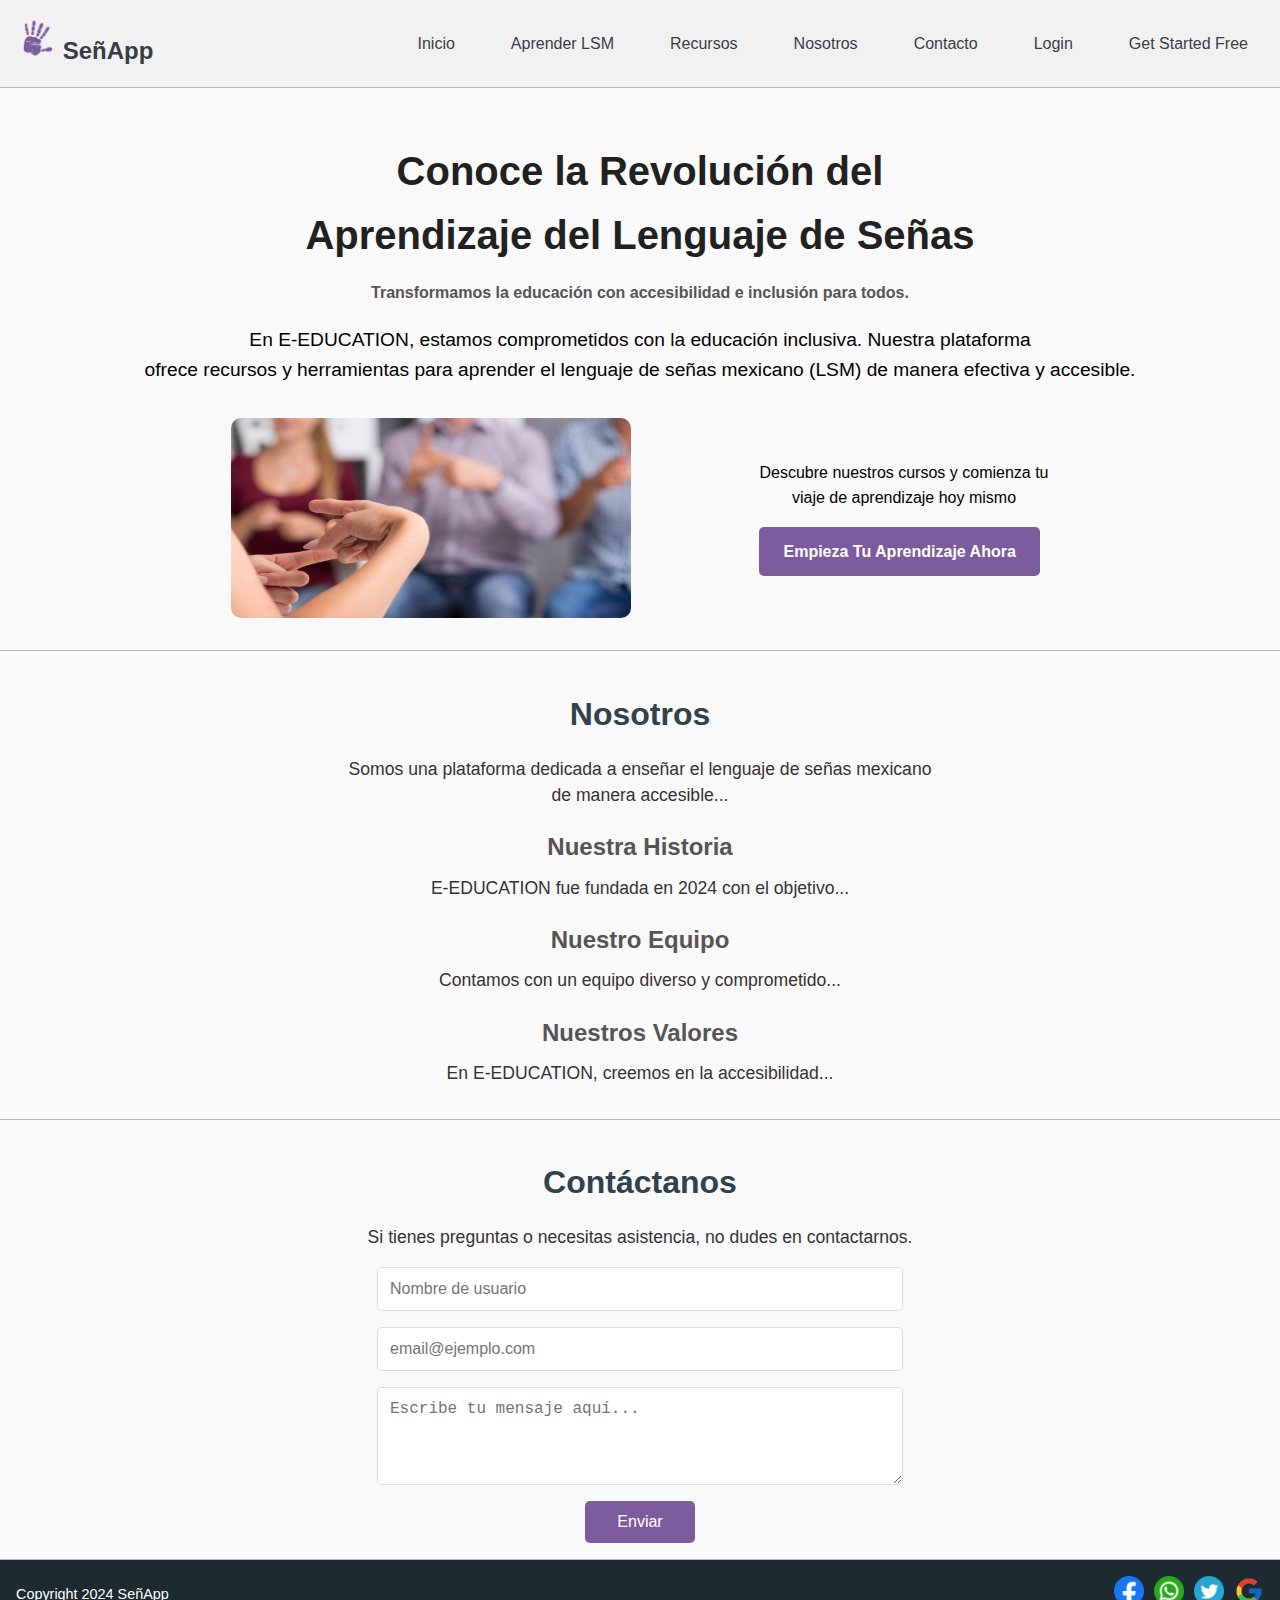
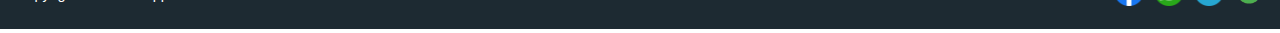
==== index.html @ c27e7e41 "primer commit" ====
<!DOCTYPE html>
<html lang="es">
<head>
  <meta charset="UTF-8">
  <meta name="viewport" content="width=device-width, initial-scale=1.0">
  <meta name="description" content="Plataforma inclusiva para enseñar lenguaje de señas mexicano.">
  <title>Página de Inicio - Lenguaje de Señas</title>
  <link rel="stylesheet" href="styles.css">
</head>
<body>
  <header role="banner" id="main">
    <div class="logo" id="logo">
      <a href="index.html" aria-label="Volver al inicio de SeñApp" class="logo-link">
        <img src="imagenes/LogoSeñApp.png" alt="Logo de la pagina SeñApp. Palma de una mano de color morado." class="logo-image">
        <span class="logo-text">SeñApp</span>
      </a>
    </div>    
    <nav class="navbar" aria-label="Menú principal">
      <ul role="menubar">
        <li role="none"><a role="menuitem" href="#main">Inicio</a></li>
        <li role="none"><a role="menuitem" href="#">Aprender LSM</a></li>
        <li role="none"><a role="menuitem" href="#">Recursos</a></li>
        <li role="none"><a role="menuitem" href="#about">Nosotros</a></li>
        <li role="none"><a role="menuitem" href="#contact">Contacto</a></li>
        <li role="none"><a role="menuitem" href="#">Login</a></li>
        <li role="none"><a role="menuitem" href="#" class="get-started">Get Started Free</a></li>
      </ul>
    </nav>
  </header>
  

  <main role="main" class="home-page">
    <!-- Sección Hero -->
    <section id="hero" class="hero">
      <h1>Conoce la Revolución del <br>Aprendizaje del Lenguaje de Señas</h1>
      <h2>Transformamos la educación con accesibilidad e inclusión para todos.</h2>
      <p class="intro-text">En E-EDUCATION, estamos comprometidos con la educación inclusiva. 
        Nuestra plataforma <br>ofrece recursos y herramientas para aprender el lenguaje de señas mexicano (LSM) de manera efectiva y accesible.</p>
      <div class="cta-container">
        <img src="imagenes/LMS.png" alt="Personas comunicándose a través del lenguaje de señas mexicano (LSM)" class="hero-image" />
        <div class="cta-text">
          <p class="highlight-text">Descubre nuestros cursos y comienza tu <br>viaje de aprendizaje hoy mismo</p>
          <a href="#" class="cta-button" aria-label="Ir a la página de los cursos">Empieza Tu Aprendizaje Ahora</a>
        </div>
      </div>
    </section>

    <!-- Sección Nosotros -->
    <section id="about" class="about-section">
      <h1>Nosotros</h1>
      <p>Somos una plataforma dedicada a enseñar el lenguaje de señas mexicano de manera accesible...</p>
      <h2>Nuestra Historia</h2>
      <p>E-EDUCATION fue fundada en 2024 con el objetivo...</p>
      <h2>Nuestro Equipo</h2>
      <p>Contamos con un equipo diverso y comprometido...</p>
      <h2>Nuestros Valores</h2>
      <p>En E-EDUCATION, creemos en la accesibilidad...</p>
    </section>

    <!-- Sección Contacto -->
    <section id="contact" class="contact-section">
      <h1>Contáctanos</h1>
      <p>Si tienes preguntas o necesitas asistencia, no dudes en contactarnos.</p>
      <form id="contactForm" aria-label="Formulario de contacto">
        <input type="text" id="nombre" name="nombre" placeholder="Nombre de usuario" aria-label="Ingreso del nombre de usuario">
        <span id="errorNombre" class="error-message"></span> <!-- Aquí se mostrará el error -->
        
        <input type="email" id="email" name="email" placeholder="email@ejemplo.com" aria-label="Ingreso del email">
        <span id="errorEmail" class="error-message"></span> <!-- Aquí se mostrará el error -->
        
        <textarea id="mensaje" name="mensaje" rows="4" placeholder="Escribe tu mensaje aquí..." aria-label="Ingreso del mensaje"></textarea>
        <span id="errorMensaje" class="error-message"></span> <!-- Aquí se mostrará el error -->
        
        <button type="submit">Enviar</button>
      </form>
    </section>
    
    <!-- Sección del sFooter -->
    <footer class="footer">
      <span>Copyright 2024 SeñApp</span>
      <div class="redes-sociales">
          <a href="#">
              <img src="imagenes/icon-facebook.png" alt="Icono de Facebook">
          </a>
          <a href="#">
              <img src="imagenes/icon-whatsapp.png" alt="Icono de Whatsapp">
          </a>
          <a href="#">
              <img src="imagenes/icon-x.png" alt="Icono de X">
          </a>
          <a href="#">
              <img src="imagenes/icon-Google.png" alt="Icono de Google">
          </a>
      </div>
  </footer>

  <script src="scripts.js"></script>
</body>
</html>
---- styles.css ----
html {
  scroll-behavior: smooth;
}

body {
  font-family: Arial, sans-serif;
  margin: 0;
  padding: 0;
  line-height: 1.6;
}

header {
  display: flex;
  justify-content: space-between;
  align-items: center;
  background-color: #f2f1f2;
  padding: 1rem;
  border-bottom: 1px solid #bab7b7;
}

/* Ajustes para el logo e imagen */
.logo {
  display: flex;
  align-items: center;
  gap: 10px;
}

.logo a {
  font-size: 1.5rem;
  font-weight: bold;
  color: #363E45;
  text-decoration: none;
  transition: color 0.3s ease;
}

.logo a:hover {
  color: #7C5C9D;
}

.logo-image {
  width: 40px;
  height: auto;
  border-radius: 50%;
}

/* Ajustes para el menú de navegación */
.navbar ul {
  list-style: none;
  display: flex;
  gap: 1.5rem;
  margin: 0;
  padding: 0;
}

.navbar a {
  color: #363E45;
  text-decoration: none;
  padding: 0.5rem 1rem;
  border-radius: 5px;
  transition: color 0.3s ease, background-color 0.3s ease;
}

.navbar a:hover {
  color: #7C5C9D;
  background-color: #e0d4ed;
}



.hero {
  background-color: #faf9f9;
  padding: 1.5rem 1rem;
  text-align: center;
  border-bottom: 1px solid #bab7b7; /* Línea de separación */
  padding-bottom: 2rem; /* Espacio debajo de la sección */
}

.hero h1 {
  font-size: 2.5rem;
  color: #212121;
  margin-bottom: 0.5rem;
}

.hero h2 {
  font-size: 1.0rem;
  color: #555;
  margin-bottom: 0.5rem;
}

.hero .intro-text {
  font-size: 1.2rem;
  margin-bottom: 2rem;
}

.cta-container {
  display: flex;
  justify-content: center; 
  align-items: center;
  gap: 8rem;
  flex-wrap: wrap;
}


.hero-image {
  width: 400px;
  height: 200px;
  border-radius: 10px;
}

.highlight-text {
  font-size: 1rem; 
  margin: 0 auto;
  text-align: center;
}

.cta-text {
  text-align: left;
  max-width: 400px;
}

.cta-button {
  display: inline-block;
  padding: 0.75rem 1.5rem;
  background-color: #7C5C9D; 
  color: white;
  text-decoration: none;
  border-radius: 5px;
  font-weight: bold;
  margin-top: 1rem;
}

.cta-button:hover {
  background-color: #212121;
}

/* Estilos específicos para la sección Nosotros */
.about-section, .contact-section {
  background-color: #faf9f9;
  padding: 1rem 1rem;
  text-align: center;
    border-bottom: 1px solid #bab7b7; /* Línea de separación */
  padding-bottom: 1rem; /* Espacio debajo de la sección */
}


.about-section h1, .contact-section h1 {
  font-size: 2rem;
  color: #31424C;
  margin-bottom: 1rem;
}

.about-section h2, .contact-section h2 {
  font-size: 1.5rem;
  color: #555;
  margin-bottom: 0.5rem;
}

.about-section p, .contact-section p {
  font-size: 1.1rem;
  color: #333;
  max-width: 600px;
  margin: 0 auto 1rem;
  line-height: 1.5;
}


/* Estilos específicos para el formulario de contacto */
.contact-section form {
  display: flex;
  flex-direction: column;
  align-items: center;
}

.contact-section form input,
.contact-section form textarea {
  margin-bottom: 1rem;
  padding: 0.75rem;
  width: 100%;
  max-width: 500px;
  font-size: 1rem;
  border: 1px solid #ddd;
  border-radius: 5px;
}

.contact-section form button {
  padding: 0.75rem 2rem;
  font-size: 1rem;
  background-color: #7C5C9D;
  color: white;
  border: none;
  cursor: pointer;
  border-radius: 5px;
  transition: background-color 0.3s ease;
}

.contact-section form button:hover {
  background-color: #212121;
}

/*Footer*/
footer {
  background-color: #1D2A32;
  color: white;
  text-align: left;
  padding: 1rem;
  font-size: 0.9rem;
  display: flex;
  justify-content: space-between; /* Asegura la separación entre texto y redes sociales */
  align-items: center;
}

.redes-sociales {
  display: flex; /* Alinea las imágenes en una sola linea */
  gap: 10px; /* Ajusta el espaciado entre las imagenes */
}

.redes-sociales img {
  width: 30px; /* Tamaño de las imágenes */
  height: auto;
}


.error-message {
  color: #D32F2F;
  font-size: 14px;
}
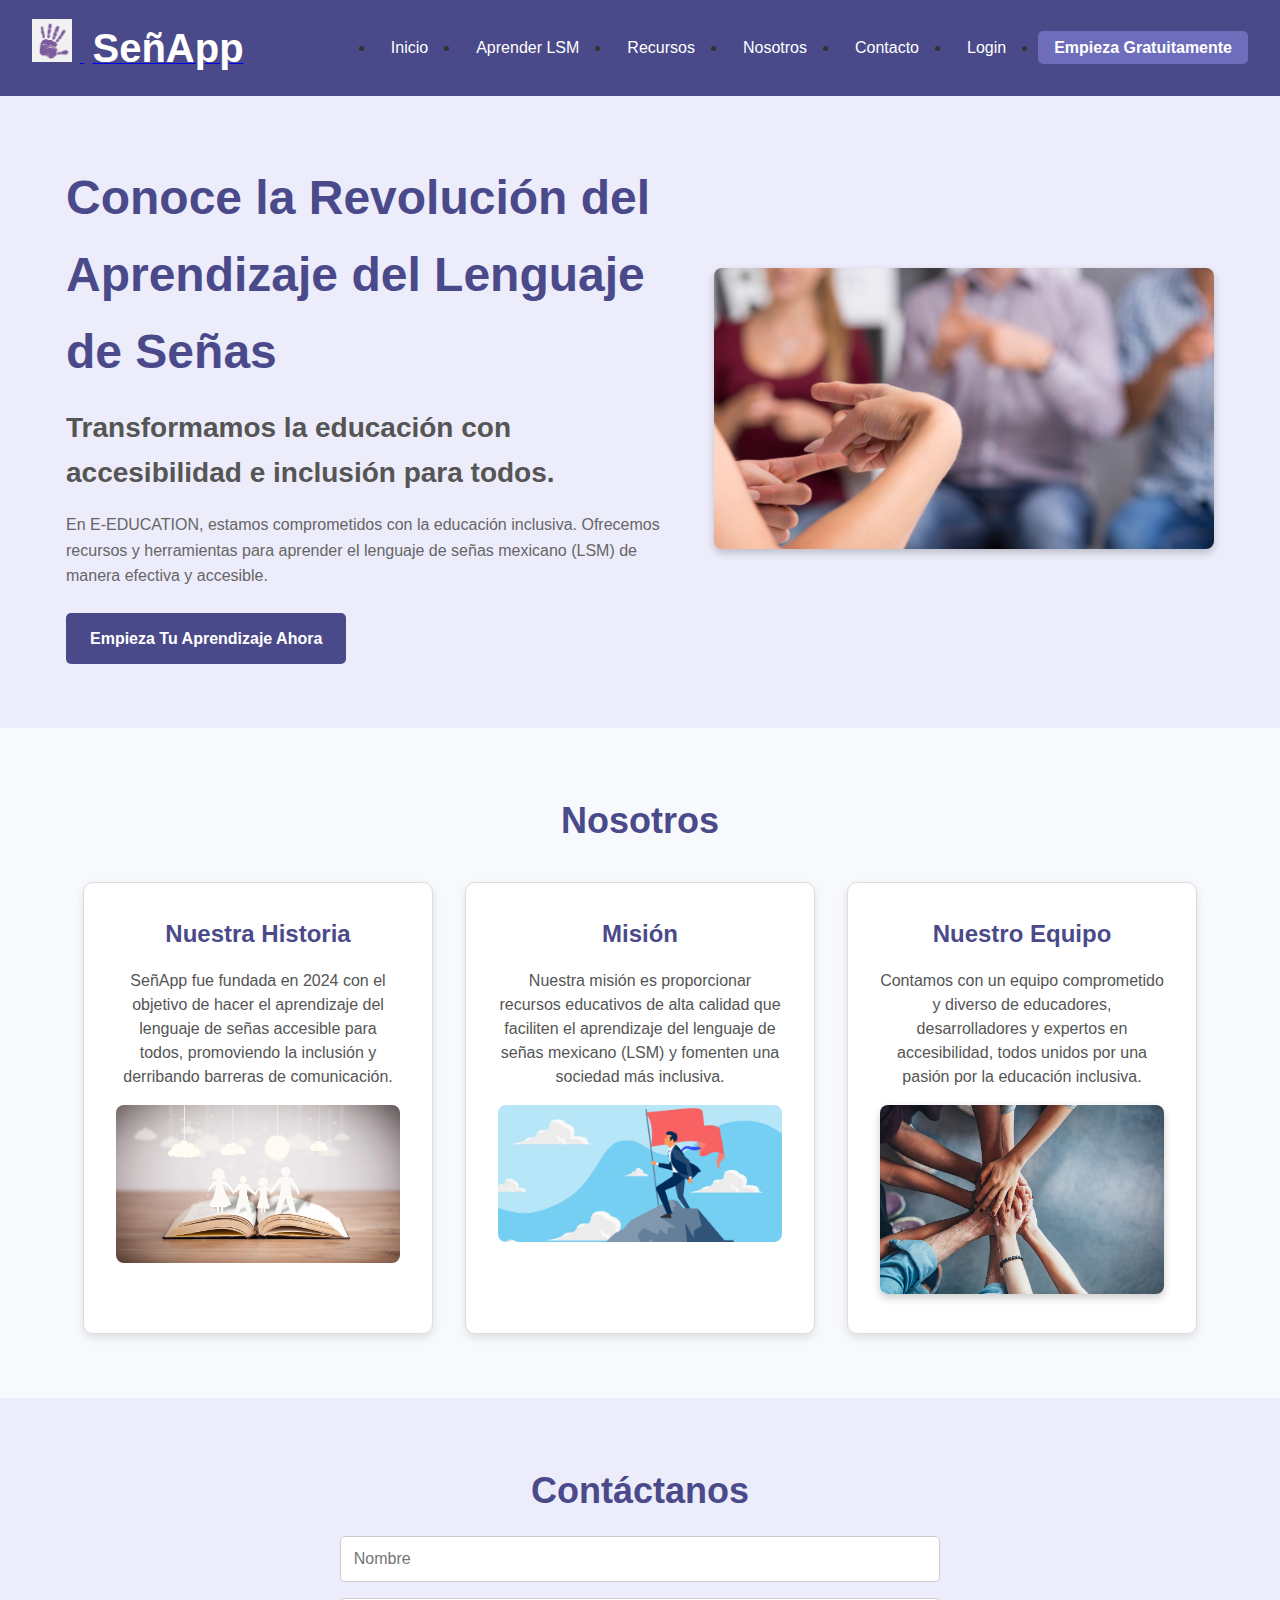
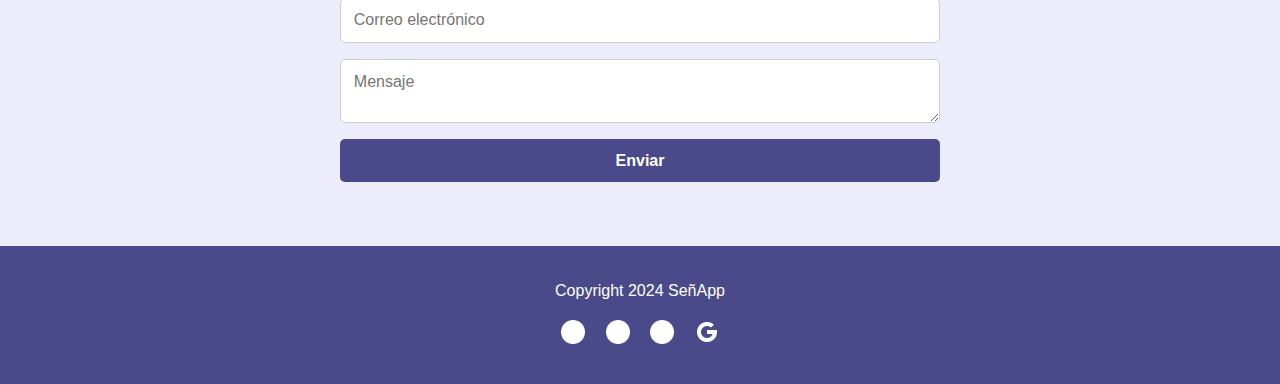
==== commit 8ec23b48: "Add course progress feature and styles for learning section" ====
--- a/index.html
+++ b/index.html
@@ -1,99 +1,116 @@
 <!DOCTYPE html>
 <html lang="es">
-<head>
-  <meta charset="UTF-8">
-  <meta name="viewport" content="width=device-width, initial-scale=1.0">
-  <meta name="description" content="Plataforma inclusiva para enseñar lenguaje de señas mexicano.">
-  <title>Página de Inicio - Lenguaje de Señas</title>
-  <link rel="stylesheet" href="styles.css">
-</head>
-<body>
-  <header role="banner" id="main">
-    <div class="logo" id="logo">
-      <a href="index.html" aria-label="Volver al inicio de SeñApp" class="logo-link">
-        <img src="imagenes/LogoSeñApp.png" alt="Logo de la pagina SeñApp. Palma de una mano de color morado." class="logo-image">
-        <span class="logo-text">SeñApp</span>
-      </a>
-    </div>    
-    <nav class="navbar" aria-label="Menú principal">
-      <ul role="menubar">
-        <li role="none"><a role="menuitem" href="#main">Inicio</a></li>
-        <li role="none"><a role="menuitem" href="#">Aprender LSM</a></li>
-        <li role="none"><a role="menuitem" href="#">Recursos</a></li>
-        <li role="none"><a role="menuitem" href="#about">Nosotros</a></li>
-        <li role="none"><a role="menuitem" href="#contact">Contacto</a></li>
-        <li role="none"><a role="menuitem" href="#">Login</a></li>
-        <li role="none"><a role="menuitem" href="#" class="get-started">Get Started Free</a></li>
-      </ul>
-    </nav>
-  </header>
-  
+  <head>
+    <meta charset="UTF-8" />
+    <meta name="viewport" content="width=device-width, initial-scale=1.0" />
+    <meta
+      name="description"
+      content="Plataforma inclusiva para enseñar lenguaje de señas mexicano."
+    />
+    <title>Página de Inicio - Lenguaje de Señas</title>
+    <link rel="stylesheet" href="css/styles.css" />
+  </head>
+  <body>
+    <header role="banner" class="header">
+      <div class="logo">
+        <a href="index.html" aria-label="Volver al inicio de SeñApp">
+          <img
+            src="imagenes/LogoSeñApp.png"
+            alt="Logo de SeñApp"
+            class="logo-img"
+          />
+          <span>SeñApp</span>
+        </a>
+      </div>
+      <nav class="navbar" aria-label="Menú principal">
+        <ul>
+          <li><a href="#hero" aria-label="Ir a inicio">Inicio</a></li>
+          <li><a href="aprender.html" aria-label="Ir a Aprender LSM">Aprender LSM</a></li>
+          <li><a href="#" aria-label="Ir a Recursos">Recursos</a></li>
+          <li><a href="#about" aria-label="Ir a Nosotros">Nosotros</a></li>
+          <li><a href="#contact" aria-label="Ir a Contacto">Contacto</a></li>
+          <li><a href="#" aria-label="Ir a Login">Login</a></li>
+          <li>
+            <a href="#" class="cta" aria-label="Comenzar gratuitamente"
+              >Empieza Gratuitamente</a
+            >
+          </li>
+        </ul>
+      </nav>
+    </header>
 
-  <main role="main" class="home-page">
-    <!-- Sección Hero -->
-    <section id="hero" class="hero">
-      <h1>Conoce la Revolución del <br>Aprendizaje del Lenguaje de Señas</h1>
-      <h2>Transformamos la educación con accesibilidad e inclusión para todos.</h2>
-      <p class="intro-text">En E-EDUCATION, estamos comprometidos con la educación inclusiva. 
-        Nuestra plataforma <br>ofrece recursos y herramientas para aprender el lenguaje de señas mexicano (LSM) de manera efectiva y accesible.</p>
-      <div class="cta-container">
-        <img src="imagenes/LMS.png" alt="Personas comunicándose a través del lenguaje de señas mexicano (LSM)" class="hero-image" />
-        <div class="cta-text">
-          <p class="highlight-text">Descubre nuestros cursos y comienza tu <br>viaje de aprendizaje hoy mismo</p>
-          <a href="#" class="cta-button" aria-label="Ir a la página de los cursos">Empieza Tu Aprendizaje Ahora</a>
+    <main>
+      <!-- Sección Hero -->
+      <section id="hero">
+        <div class="hero-content">
+          <div class="hero-text">
+            <h1>Conoce la Revolución del Aprendizaje del Lenguaje de Señas</h1>
+            <h2>Transformamos la educación con accesibilidad e inclusión para todos.</h2>
+            <p>En E-EDUCATION, estamos comprometidos con la educación inclusiva. Ofrecemos recursos y herramientas para aprender el lenguaje de señas mexicano (LSM) de manera efectiva y accesible.</p>
+            <a href="aprender.html" class="cta-button">Empieza Tu Aprendizaje Ahora</a>
+          </div>
+          <div class="hero-image-container">
+            <img src="imagenes/LMS.png" alt="Personas comunicándose a través del lenguaje de señas mexicano (LSM)" class="hero-image" />
+          </div>
         </div>
+      </section>
+
+      <!-- Sección Nosotros -->
+      <section id="about">
+        <h2>Nosotros</h2>
+        <div class="about-container">
+          <div class="about-card">
+            <h3>Nuestra Historia</h3>
+            <p>
+              SeñApp fue fundada en 2024 con el objetivo de hacer el aprendizaje del lenguaje de señas accesible para todos, promoviendo la inclusión y derribando barreras de comunicación.
+            </p>
+            <img src="imagenes/historia.png" alt="Icono historia" class="bottom-image">
+          </div>
+          <div class="about-card">
+            <h3>Misión</h3>
+            <p>
+              Nuestra misión es proporcionar recursos educativos de alta calidad que faciliten el aprendizaje del lenguaje de señas mexicano (LSM) y fomenten una sociedad más inclusiva.
+            </p>
+            <img src="imagenes/mision.png" alt="Icono historia" class="bottom-image">
+          </div>
+          <div class="about-card">
+            <h3>Nuestro Equipo</h3>
+            <p>
+              Contamos con un equipo comprometido y diverso de educadores, desarrolladores y expertos en accesibilidad, todos unidos por una pasión por la educación inclusiva.
+            </p>
+            <img src="imagenes/equipo.png" alt="Foto del equipo de SeñApp trabajando juntos" class="team-image" />
+          </div>
+        </div>
+      </section>
+      
+
+      <!-- Sección Contacto -->
+      <section id="contact">
+        <h2>Contáctanos</h2>
+        <form id="contactForm">
+          <input type="text" name="nombre" placeholder="Nombre" />
+          <input type="email" name="email" placeholder="Correo electrónico" />
+          <textarea name="mensaje" placeholder="Mensaje"></textarea>
+          <button type="submit">Enviar</button>
+        </form>
+      </section>
+    </main>
+
+    <footer>
+      <p>Copyright 2024 SeñApp</p>
+      <div class="social-links">
+        <a href="#" aria-label="Facebook"
+          ><img src="imagenes/icon-facebook.png" alt="Facebook"
+        /></a>
+        <a href="#" aria-label="WhatsApp"
+          ><img src="imagenes/icon-whatsapp.png" alt="WhatsApp"
+        /></a>
+        <a href="#" aria-label="X"><img src="imagenes/icon-x.png" alt="X" /></a>
+        <a href="#" aria-label="Google"
+          ><img src="imagenes/icon-Google.png" alt="Google"
+        /></a>
       </div>
-    </section>
-
-    <!-- Sección Nosotros -->
-    <section id="about" class="about-section">
-      <h1>Nosotros</h1>
-      <p>Somos una plataforma dedicada a enseñar el lenguaje de señas mexicano de manera accesible...</p>
-      <h2>Nuestra Historia</h2>
-      <p>E-EDUCATION fue fundada en 2024 con el objetivo...</p>
-      <h2>Nuestro Equipo</h2>
-      <p>Contamos con un equipo diverso y comprometido...</p>
-      <h2>Nuestros Valores</h2>
-      <p>En E-EDUCATION, creemos en la accesibilidad...</p>
-    </section>
-
-    <!-- Sección Contacto -->
-    <section id="contact" class="contact-section">
-      <h1>Contáctanos</h1>
-      <p>Si tienes preguntas o necesitas asistencia, no dudes en contactarnos.</p>
-      <form id="contactForm" aria-label="Formulario de contacto">
-        <input type="text" id="nombre" name="nombre" placeholder="Nombre de usuario" aria-label="Ingreso del nombre de usuario">
-        <span id="errorNombre" class="error-message"></span> <!-- Aquí se mostrará el error -->
-        
-        <input type="email" id="email" name="email" placeholder="email@ejemplo.com" aria-label="Ingreso del email">
-        <span id="errorEmail" class="error-message"></span> <!-- Aquí se mostrará el error -->
-        
-        <textarea id="mensaje" name="mensaje" rows="4" placeholder="Escribe tu mensaje aquí..." aria-label="Ingreso del mensaje"></textarea>
-        <span id="errorMensaje" class="error-message"></span> <!-- Aquí se mostrará el error -->
-        
-        <button type="submit">Enviar</button>
-      </form>
-    </section>
-    
-    <!-- Sección del sFooter -->
-    <footer class="footer">
-      <span>Copyright 2024 SeñApp</span>
-      <div class="redes-sociales">
-          <a href="#">
-              <img src="imagenes/icon-facebook.png" alt="Icono de Facebook">
-          </a>
-          <a href="#">
-              <img src="imagenes/icon-whatsapp.png" alt="Icono de Whatsapp">
-          </a>
-          <a href="#">
-              <img src="imagenes/icon-x.png" alt="Icono de X">
-          </a>
-          <a href="#">
-              <img src="imagenes/icon-Google.png" alt="Icono de Google">
-          </a>
-      </div>
-  </footer>
-
-  <script src="scripts.js"></script>
-</body>
+    </footer>
+    <script src="js/scripts.js"></script>
+  </body>
 </html>
--- a/css/styles.css
+++ b/css/styles.css
@@ -0,0 +1,326 @@
+/* styles.css */
+
+/* Desplazamiento de ancla */
+html {
+  scroll-padding-top: 40px; /* Ajusta la cantidad de espacio arriba */
+  scroll-behavior: smooth;
+}
+
+/* General */
+* {
+  margin: 0;
+  padding: 0;
+  box-sizing: border-box;
+  font-family: Arial, sans-serif;
+}
+
+body {
+  line-height: 1.6;
+  color: #333;
+  background-color: #f7f9fc;
+}
+
+/* Header */
+.header {
+  display: flex;
+  justify-content: space-between;
+  align-items: center;
+  background-color: #4a4a8a;
+  padding: 1rem 2rem;
+  position: sticky;
+  top: 0;
+  z-index: 1000;
+}
+
+.logo {
+  display: flex;
+  align-items: center;
+}
+
+.logo img {
+  width: 40px;
+  height: auto;
+  margin-right: 0.5rem;
+}
+
+.logo span {
+  color: #fff;
+  font-weight: bold;
+  font-size: 2.5rem;
+  margin-left: 0.5rem; /* Espaciado opcional entre el logo y el texto */
+  text-decoration: none;
+}
+
+.navbar ul {
+  display: flex;
+  gap: 1rem;
+}
+
+.navbar a {
+  color: #ffffff;
+  text-decoration: none;
+  padding: 0.5rem 1rem;
+  border-radius: 5px;
+  transition: background-color 0.3s ease;
+}
+
+.navbar a:hover,
+.navbar .cta {
+  background-color: #6d6dbc;
+}
+
+.cta {
+  background-color: #3b3b77;
+  color: #fff;
+  font-weight: bold;
+}
+
+/* Sección Hero */
+#hero {
+  text-align: center;
+  padding: 4rem 2rem;
+  background-color: #ececfb;
+}
+
+.hero-content {
+  display: flex;
+  flex-wrap: wrap;
+  align-items: center;
+  justify-content: center;
+  gap: 3rem; /* Ajustado para un mejor espaciado */
+  max-width: 1200px;
+  margin: 0 auto;
+}
+
+.hero-text {
+  flex: 1;
+  max-width: 600px;
+  text-align: left;
+}
+
+.hero-text h1 {
+  font-size: 2.5rem;
+  color: #4a4a8a;
+  margin-bottom: 1rem;
+}
+
+.hero-text h2 {
+  font-size: 1.5rem;
+  color: #555;
+  margin-bottom: 1rem;
+}
+
+.hero-text p {
+  color: #666;
+  line-height: 1.6;
+  margin-bottom: 1.5rem;
+  max-width: 700px;
+}
+
+.cta-button {
+  display: inline-block;
+  background-color: #4a4a8a;
+  color: #ffffff;
+  padding: 0.8rem 1.5rem;
+  border-radius: 5px;
+  text-decoration: none;
+  font-weight: bold;
+  transition: background-color 0.3s ease;
+}
+
+.cta-button:hover {
+  background-color: #3b3b77;
+}
+
+.hero-image-container {
+  flex: 1;
+  max-width: 500px;
+}
+
+.hero-image {
+  width: 100%;
+  border-radius: 8px;
+  box-shadow: 0 4px 8px rgba(0, 0, 0, 0.2);
+}
+
+/* Ajustes para pantallas pequeñas */
+@media (max-width: 768px) {
+  .hero-content {
+    flex-direction: column;
+    text-align: center;
+  }
+
+  .hero-text {
+    max-width: 100%;
+  }
+
+  .hero-image-container {
+    max-width: 100%;
+  }
+}
+
+/* Sección Nosotros */
+#about {
+  background-color: #f7f9fc;
+  padding: 4rem 2rem;
+  text-align: center;
+}
+
+#about h2 {
+  font-size: 2.5rem;
+  color: #4a4a8a;
+  margin-bottom: 2rem;
+}
+
+.about-container {
+  display: flex;
+  flex-wrap: wrap;
+  gap: 2rem;
+  justify-content: center;
+  max-width: 1200px;
+  margin: 0 auto;
+}
+
+.about-card {
+  background-color: #ffffff;
+  border: 1px solid #ddd;
+  border-radius: 10px;
+  box-shadow: 0 4px 8px rgba(0, 0, 0, 0.1);
+  padding: 2rem;
+  flex: 1;
+  max-width: 350px;
+  text-align: center;
+}
+
+/* Efecto Hover en Tarjetas */
+.about-card:hover {
+  transform: translateY(-5px); /* Le da un ligero efecto de elevación */
+  box-shadow: 0 8px 16px rgba(0, 0, 0, 0.2);
+}
+
+.about-card h3 {
+  font-size: 1.5rem;
+  color: #4a4a8a;
+  margin-bottom: 1rem;
+}
+
+.about-card p {
+  color: #555;
+  font-size: 1rem;
+  line-height: 1.5;
+}
+
+.team-image {
+  width: 100%;
+  border-radius: 8px;
+  margin-top: 1rem;
+  box-shadow: 0 4px 8px rgba(0, 0, 0, 0.2);
+}
+
+.bottom-image {
+  width: 100%;
+  margin-top: 1rem;
+  border-radius: 8px;
+}
+
+/* Responsividad */
+@media (max-width: 768px) {
+  .about-container {
+    flex-direction: column;
+    align-items: center;
+  }
+
+  .about-card {
+    max-width: 100%;
+  }
+}
+
+/* Sección Contacto */
+#contact {
+  padding: 4rem 2rem;
+  background-color: #ececfb;
+  text-align: center;
+}
+
+#contact h2 {
+  font-size: 2rem;
+  color: #4a4a8a;
+  margin-bottom: 1rem;
+}
+
+#contact form {
+  max-width: 600px;
+  margin: 0 auto;
+  display: flex;
+  flex-direction: column;
+  gap: 1rem;
+}
+
+#contact input,
+#contact textarea {
+  width: 100%;
+  padding: 0.8rem;
+  border: 1px solid #ccc;
+  border-radius: 5px;
+  font-size: 1rem;
+}
+
+#contact button {
+  padding: 0.8rem;
+  background-color: #4a4a8a;
+  color: #ffffff;
+  border: none;
+  border-radius: 5px;
+  font-size: 1rem;
+  font-weight: bold;
+  cursor: pointer;
+  transition: background-color 0.3s ease;
+}
+
+#contact button:hover {
+  background-color: #3b3b77;
+}
+
+/* Footer */
+footer {
+  padding: 2rem;
+  background-color: #4a4a8a;
+  color: #ffffff;
+  text-align: center;
+}
+
+footer .social-links {
+  margin-top: 1rem;
+}
+
+footer .social-links a {
+  margin: 0 0.5rem;
+  display: inline-block;
+}
+
+footer .social-links img {
+  width: 24px;
+  height: auto;
+  filter: brightness(0) invert(1); /* Cambia el color del icono a blanco */
+  transition: filter 0.3s ease;
+}
+
+footer .social-links a:hover img {
+  filter: brightness(0.8) invert(1); /* Efecto al pasar el cursor */
+}
+
+/* Media Queries */
+@media (min-width: 768px) {
+  #hero h1 {
+    font-size: 3rem;
+  }
+
+  #hero h2 {
+    font-size: 1.75rem;
+  }
+
+  #about h2,
+  #contact h2 {
+    font-size: 2.25rem;
+  }
+}
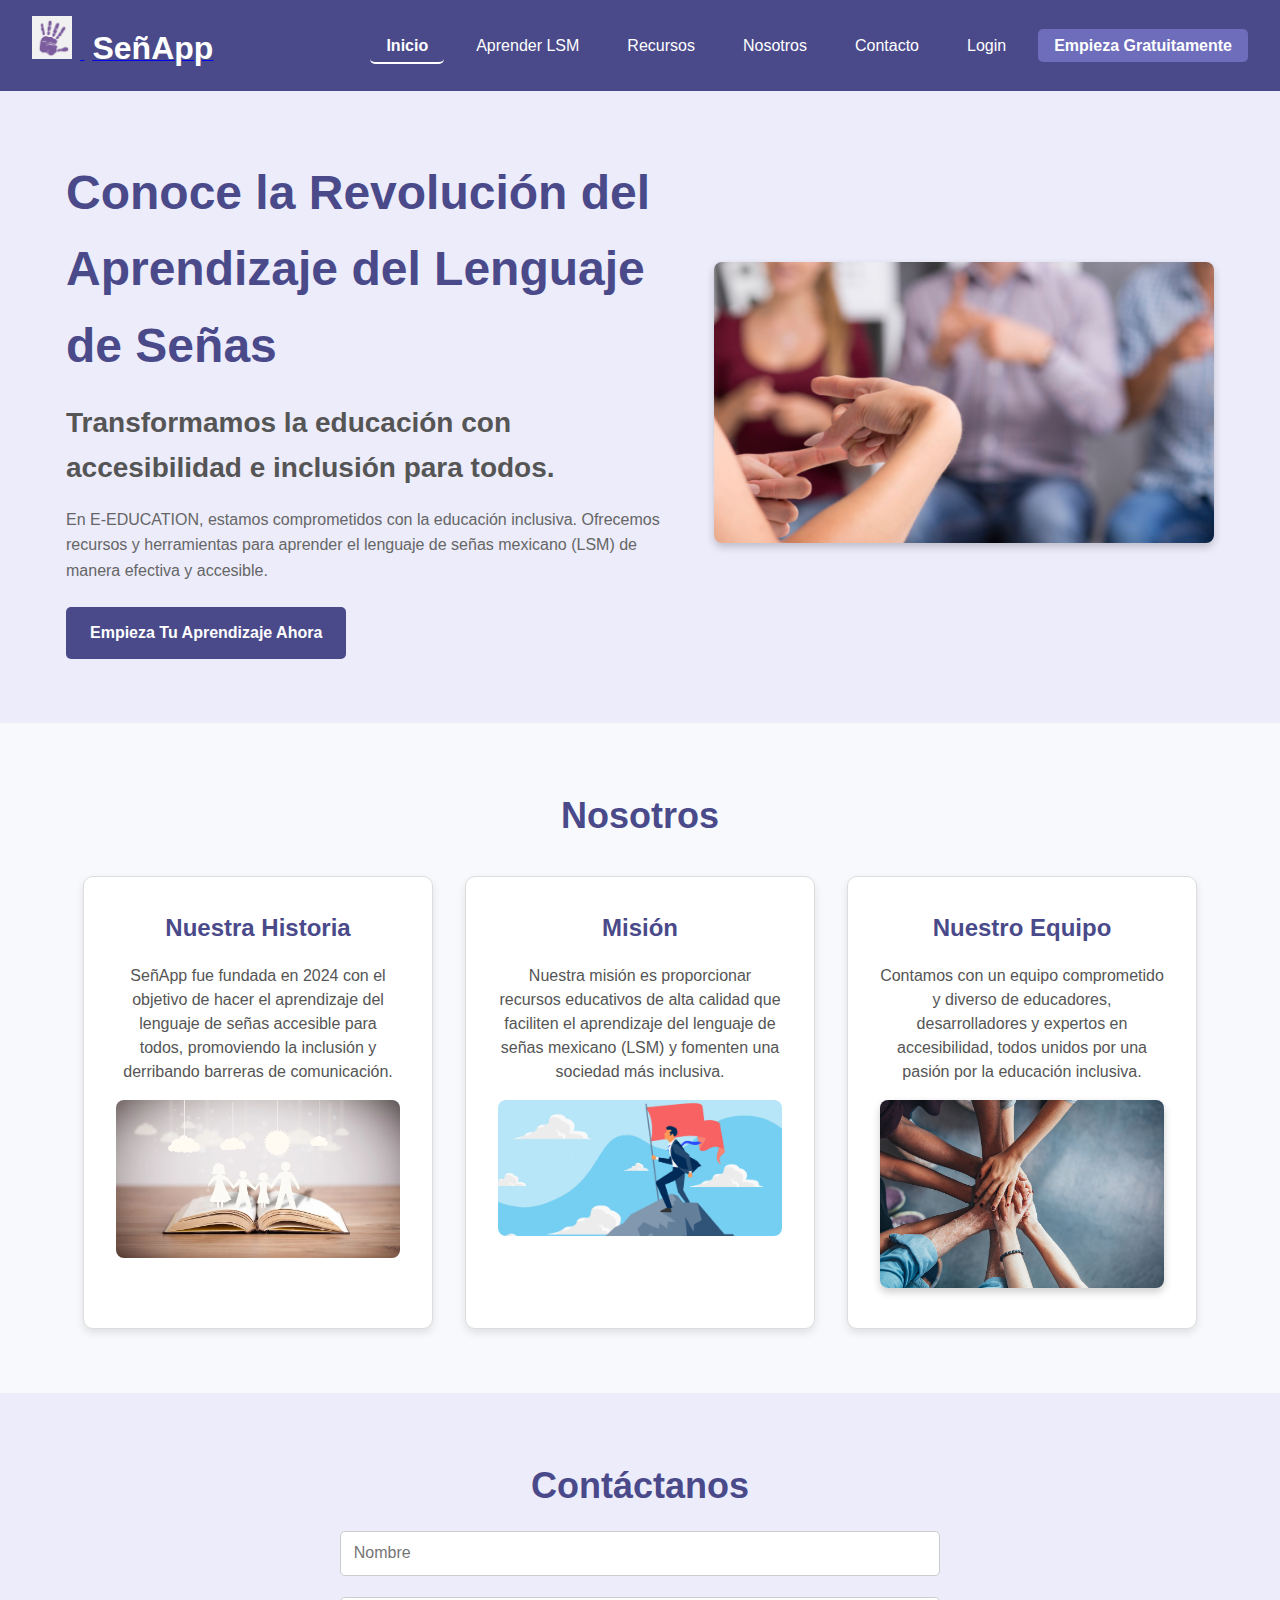
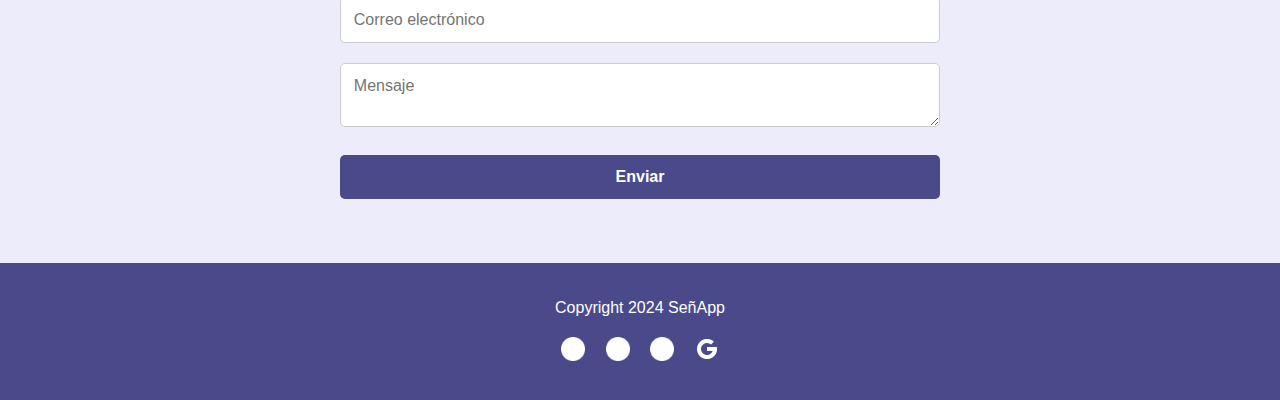
==== commit 8886ff35: "Enhance navbar responsiveness and form validation with error messages" ====
--- a/index.html
+++ b/index.html
@@ -23,6 +23,7 @@
         </a>
       </div>
       <nav class="navbar" aria-label="Menú principal">
+        <span class="menu-toggle">☰</span> <!-- Botón para dispositivos móviles -->
         <ul>
           <li><a href="#hero" aria-label="Ir a inicio">Inicio</a></li>
           <li><a href="aprender.html" aria-label="Ir a Aprender LSM">Aprender LSM</a></li>
@@ -88,9 +89,18 @@
       <section id="contact">
         <h2>Contáctanos</h2>
         <form id="contactForm">
-          <input type="text" name="nombre" placeholder="Nombre" />
-          <input type="email" name="email" placeholder="Correo electrónico" />
-          <textarea name="mensaje" placeholder="Mensaje"></textarea>
+          <div>
+            <input type="text" id="nombre" name="nombre" placeholder="Nombre" />
+            <span id="errorNombre" class="error-message"></span>
+          </div>
+          <div>
+            <input type="email" id="email" name="email" placeholder="Correo electrónico" />
+            <span id="errorEmail" class="error-message"></span>
+          </div>
+          <div>
+            <textarea id="mensaje" name="mensaje" placeholder="Mensaje"></textarea>
+            <span id="errorMensaje" class="error-message"></span>
+          </div>
           <button type="submit">Enviar</button>
         </form>
       </section>
--- a/css/styles.css
+++ b/css/styles.css
@@ -46,14 +46,24 @@
 .logo span {
   color: #fff;
   font-weight: bold;
-  font-size: 2.5rem;
+  font-size: 2rem;
   margin-left: 0.5rem; /* Espaciado opcional entre el logo y el texto */
   text-decoration: none;
 }
 
+/* Navbar */
+.navbar {
+  display: flex;
+  align-items: center;
+}
+
 .navbar ul {
   display: flex;
+  allign-items: center;
   gap: 1rem;
+  list-style: none;
+  margin: 0;
+  padding: 0;
 }
 
 .navbar a {
@@ -73,6 +83,54 @@
   background-color: #3b3b77;
   color: #fff;
   font-weight: bold;
+  padding: 0.5rem 1rem;
+}
+.navbar a.active {
+  font-weight: bold;
+  border-bottom: 2px solid #fff; /* Línea debajo de la pestaña activa */
+  color: #fff; /* Asegúrate de que el texto sea claramente visible */
+}
+
+/* Responsive adjustments for the header */
+.menu-toggle {
+  display: none;
+}
+
+/* Ajustes de responsividad para el header y navbar */
+@media (max-width: 768px) {
+  .navbar ul {
+    flex-direction: column;
+    position: absolute;
+    top: 100%;
+    left: 0;
+    width: 100%;
+    background-color: #4a4a8a;
+    display: none;
+    padding: 1rem;
+  }
+
+  .navbar ul.show {
+    display: flex;
+  }
+
+  .navbar a {
+    padding: 1rem;
+    text-align: center;
+  }
+
+  .cta {
+    width: 100%;
+    text-align: center;
+    margin-top: 0.5rem;
+  }
+
+  .menu-toggle {
+    display: block;
+    cursor: pointer;
+    color: #ffffff;
+    font-size: 1.5rem;
+    margin-left: auto;
+  }
 }
 
 /* Sección Hero */
@@ -280,6 +338,12 @@
 #contact button:hover {
   background-color: #3b3b77;
 }
+.error-message {
+  color: red;
+  font-size: 0.9rem;
+  margin-top: 0.3rem;
+  display: block;
+}
 
 /* Footer */
 footer {
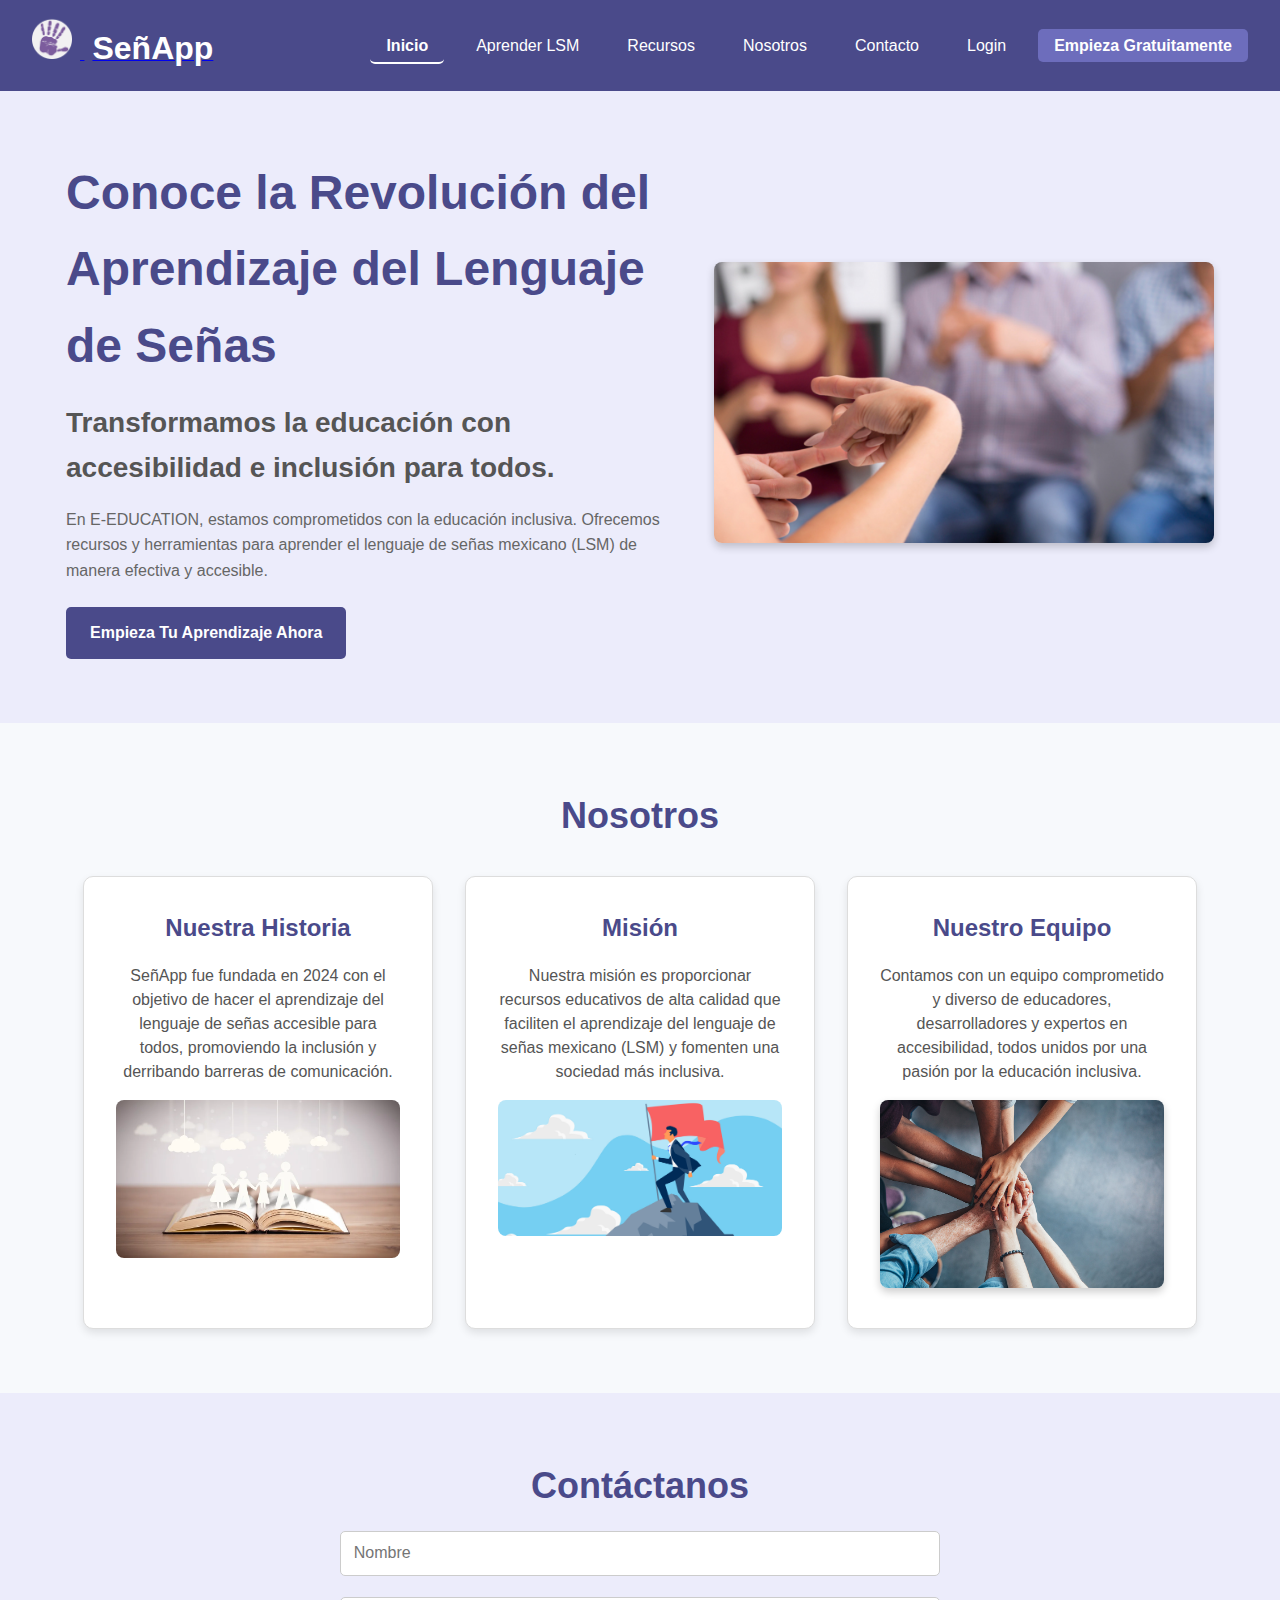
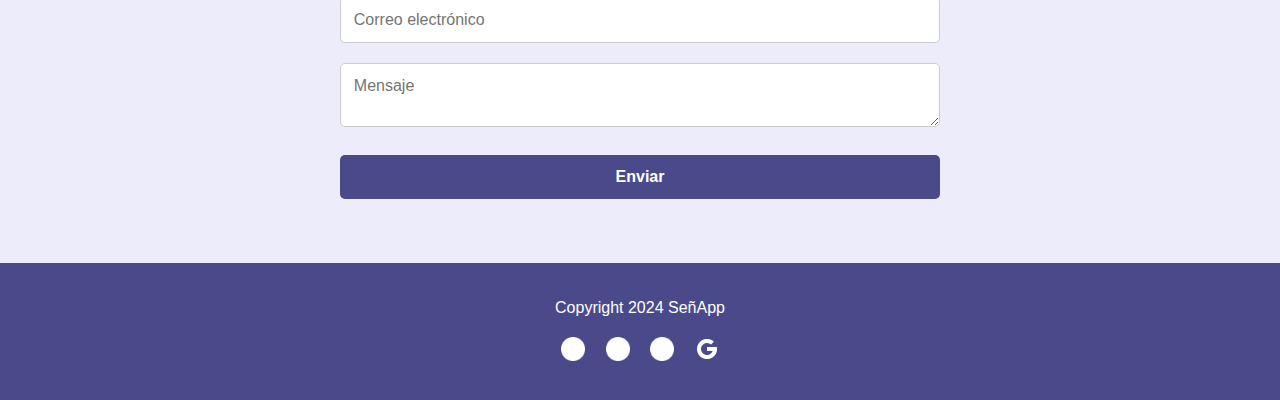
==== commit b2fb3e58: "Update logo" ====
--- a/index.html
+++ b/index.html
@@ -15,7 +15,7 @@
       <div class="logo">
         <a href="index.html" aria-label="Volver al inicio de SeñApp">
           <img
-            src="imagenes/LogoSeñApp.png"
+            src="imagenes/app-icon.png"
             alt="Logo de SeñApp"
             class="logo-img"
           />
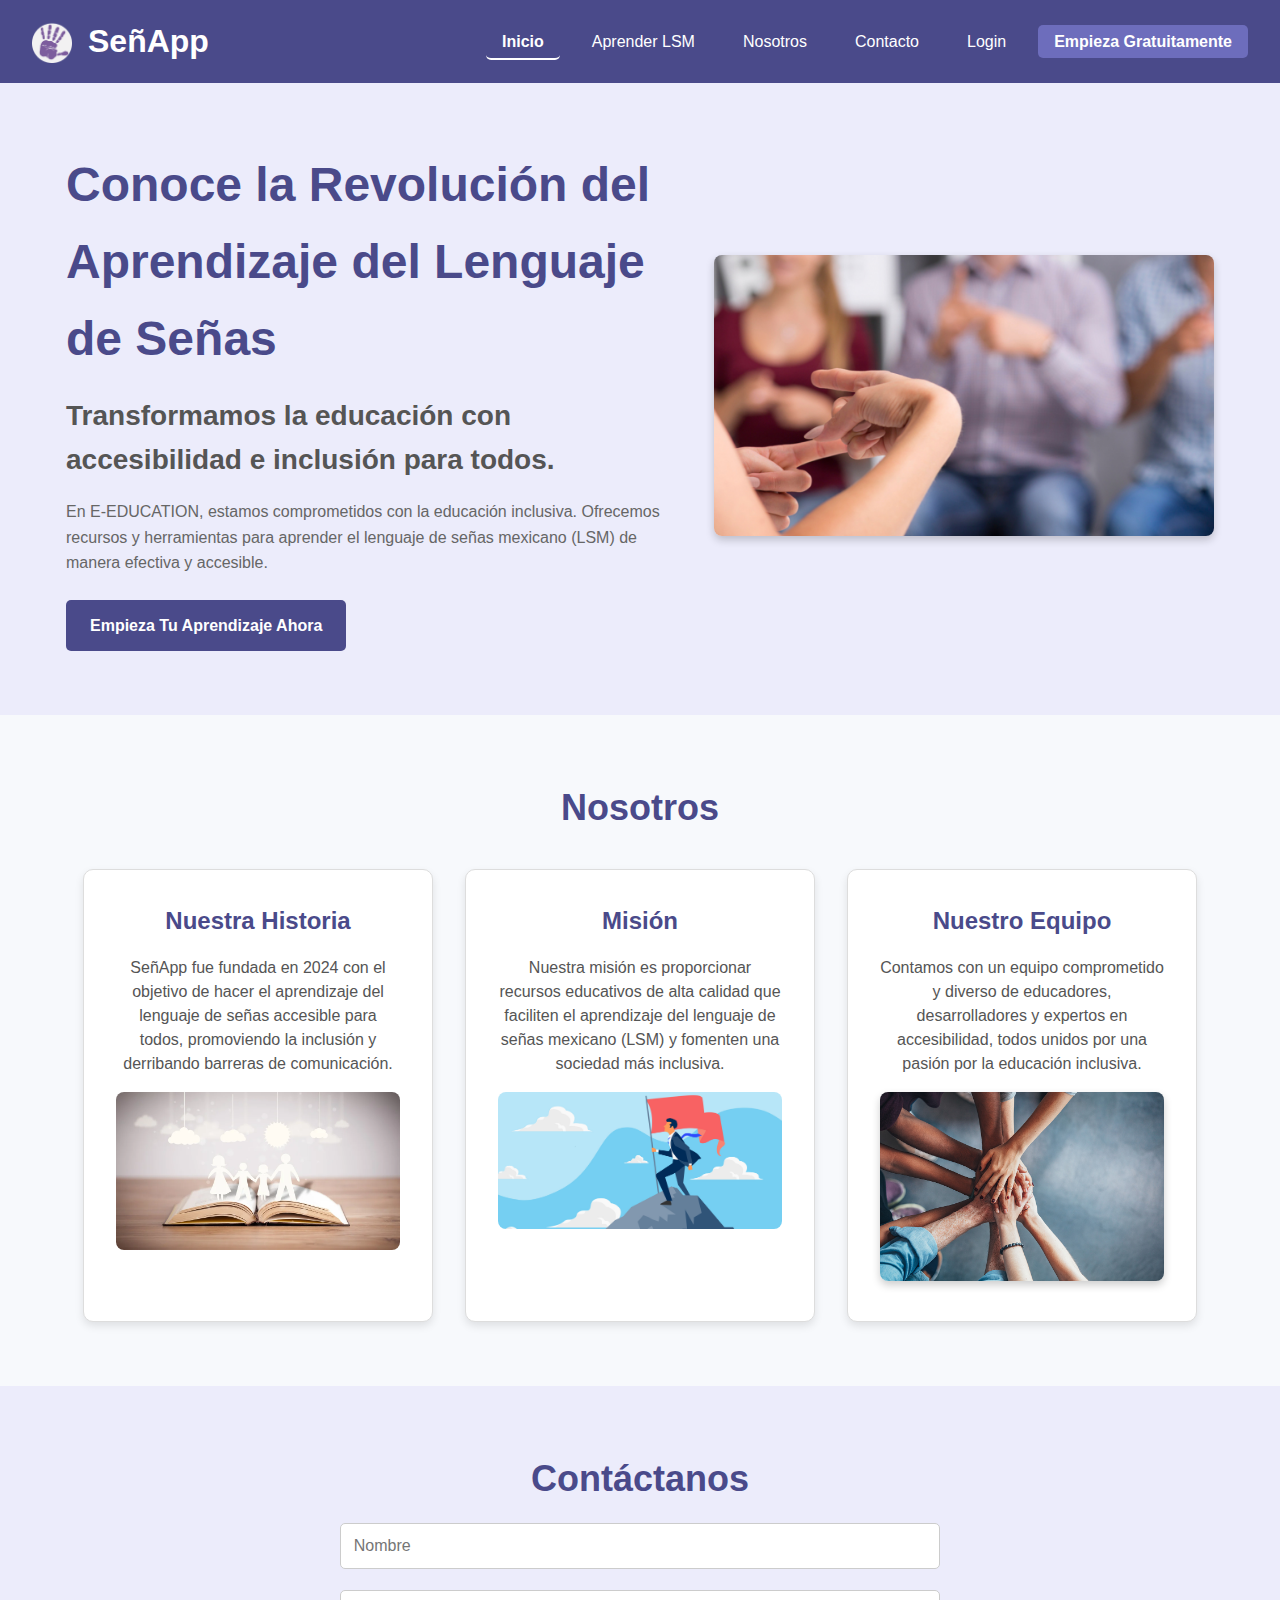
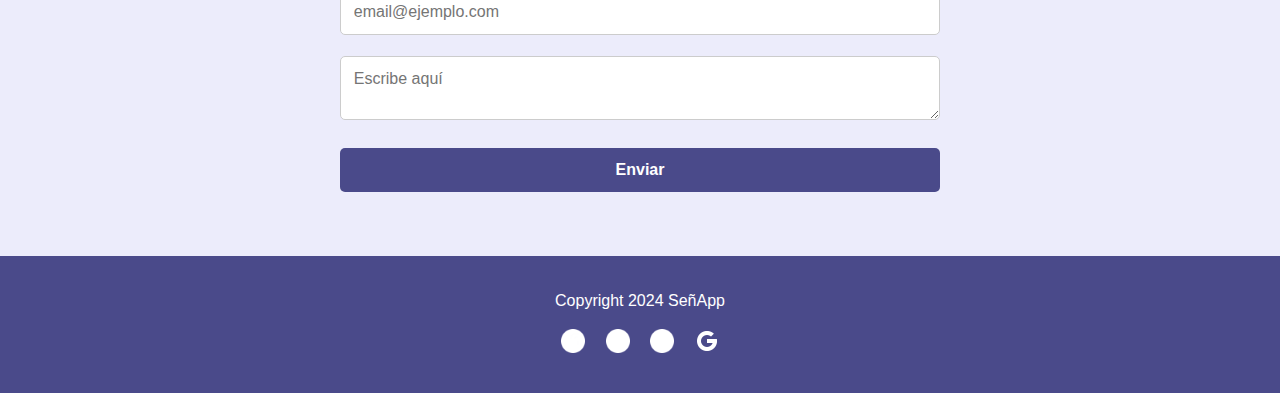
==== commit 480a1a41: "Ultimos cambios realizados por Pau" ====
--- a/index.html
+++ b/index.html
@@ -27,7 +27,7 @@
         <ul>
           <li><a href="#hero" aria-label="Ir a inicio">Inicio</a></li>
           <li><a href="aprender.html" aria-label="Ir a Aprender LSM">Aprender LSM</a></li>
-          <li><a href="#" aria-label="Ir a Recursos">Recursos</a></li>
+           <!--<li><a href="#" aria-label="Ir a Recursos">Recursos</a></li>-->
           <li><a href="#about" aria-label="Ir a Nosotros">Nosotros</a></li>
           <li><a href="#contact" aria-label="Ir a Contacto">Contacto</a></li>
           <li><a href="#" aria-label="Ir a Login">Login</a></li>
@@ -72,7 +72,7 @@
             <p>
               Nuestra misión es proporcionar recursos educativos de alta calidad que faciliten el aprendizaje del lenguaje de señas mexicano (LSM) y fomenten una sociedad más inclusiva.
             </p>
-            <img src="imagenes/mision.png" alt="Icono historia" class="bottom-image">
+            <img src="imagenes/mision.png" alt="Dibujo de un hombre con una bandera roja, la cual es enterrada en la punta de una montaña." class="bottom-image">
           </div>
           <div class="about-card">
             <h3>Nuestro Equipo</h3>
@@ -90,15 +90,15 @@
         <h2>Contáctanos</h2>
         <form id="contactForm">
           <div>
-            <input type="text" id="nombre" name="nombre" placeholder="Nombre" />
+            <input type="text" id="nombre" name="nombre" placeholder="Nombre" aria-label="Nombre del usuario"/>
             <span id="errorNombre" class="error-message"></span>
           </div>
           <div>
-            <input type="email" id="email" name="email" placeholder="Correo electrónico" />
+            <input type="email" id="email" name="email" placeholder="email@ejemplo.com" aria-label="Correo electronico de usuario"/>
             <span id="errorEmail" class="error-message"></span>
           </div>
           <div>
-            <textarea id="mensaje" name="mensaje" placeholder="Mensaje"></textarea>
+            <textarea id="mensaje" name="mensaje" placeholder="Escribe aquí" aria-label="Mensaje del usuario"></textarea>
             <span id="errorMensaje" class="error-message"></span>
           </div>
           <button type="submit">Enviar</button>
--- a/css/styles.css
+++ b/css/styles.css
@@ -32,9 +32,10 @@
   z-index: 1000;
 }
 
-.logo {
+.logo a {
   display: flex;
   align-items: center;
+  text-decoration: none;
 }
 
 .logo img {
@@ -51,6 +52,24 @@
   text-decoration: none;
 }
 
+/* Logo hover effect */
+/* Efecto hover solo en el texto del logo */
+.logo span:hover {
+  position: relative;
+}
+
+.logo span:hover::after {
+  content: '';
+  position: absolute;
+  bottom: -5px; /* Ajusta la distancia entre el texto y la línea */
+  left: 0;
+  width: 100%;
+  height: 2px; /* Grosor de la línea */
+  background-color: #fff; /* Color de la línea */
+}
+
+
+
 /* Navbar */
 .navbar {
   display: flex;
@@ -59,7 +78,6 @@
 
 .navbar ul {
   display: flex;
-  allign-items: center;
   gap: 1rem;
   list-style: none;
   margin: 0;
@@ -85,6 +103,13 @@
   font-weight: bold;
   padding: 0.5rem 1rem;
 }
+
+.navbar .cta:hover {
+  background-color: #8b8bd3; /* Cambia este color por el que prefieras para el efecto hover */
+  transition: background-color 0.3s ease; /* Suaviza la transición */
+}
+
+
 .navbar a.active {
   font-weight: bold;
   border-bottom: 2px solid #fff; /* Línea debajo de la pestaña activa */
@@ -339,7 +364,7 @@
   background-color: #3b3b77;
 }
 .error-message {
-  color: red;
+  color: #B5001C;
   font-size: 0.9rem;
   margin-top: 0.3rem;
   display: block;
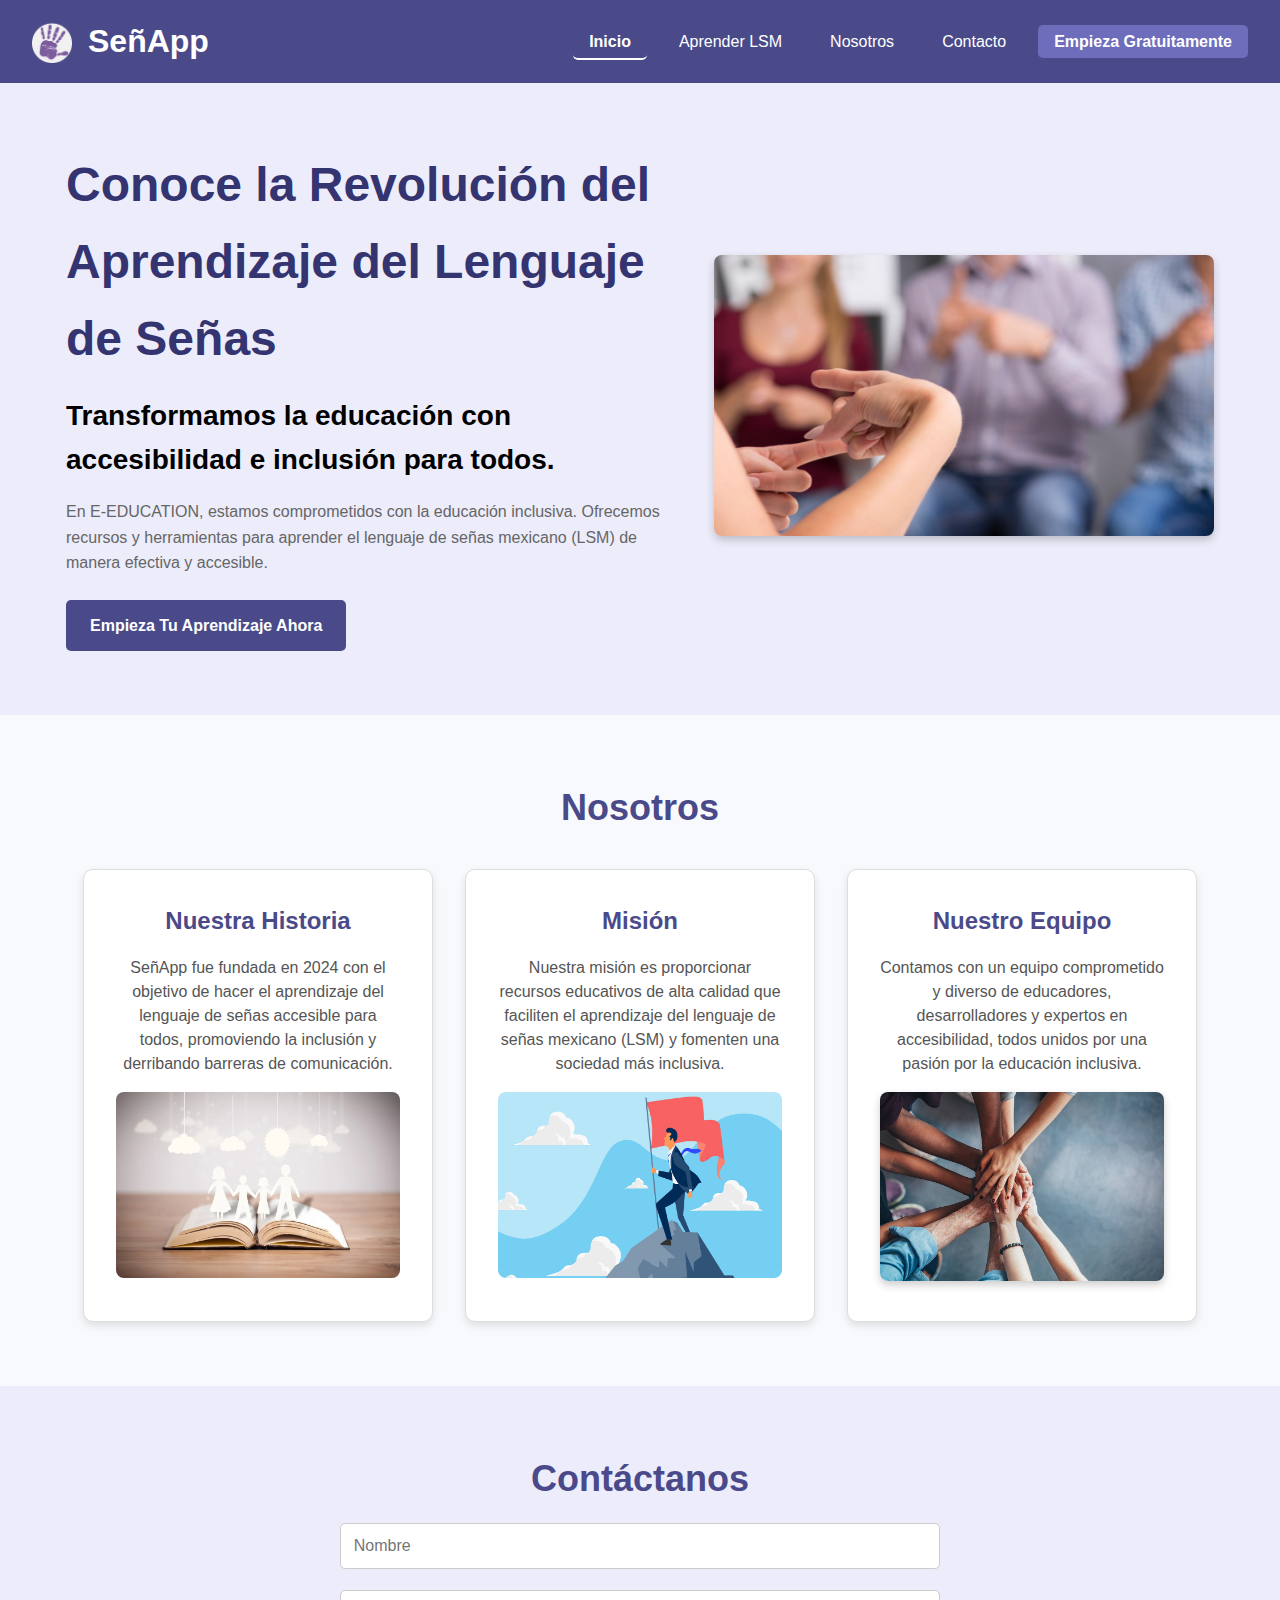
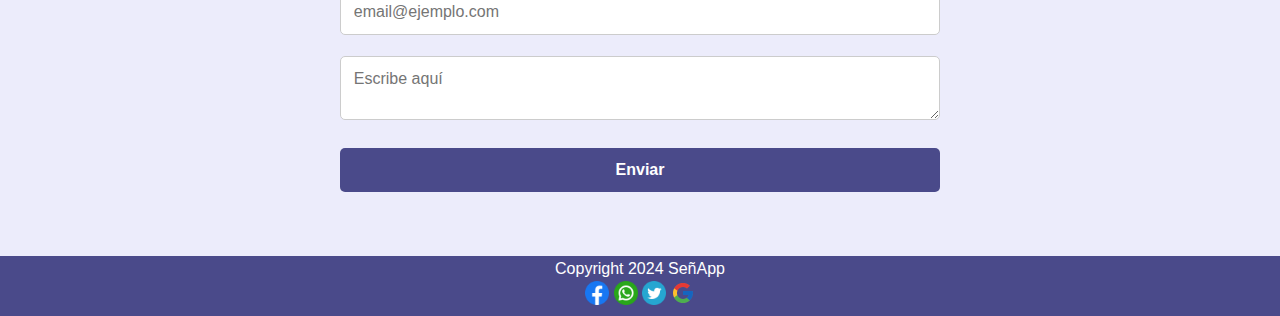
==== commit c5a3c9a9: "Add features" ====
--- a/index.html
+++ b/index.html
@@ -30,7 +30,6 @@
            <!--<li><a href="#" aria-label="Ir a Recursos">Recursos</a></li>-->
           <li><a href="#about" aria-label="Ir a Nosotros">Nosotros</a></li>
           <li><a href="#contact" aria-label="Ir a Contacto">Contacto</a></li>
-          <li><a href="#" aria-label="Ir a Login">Login</a></li>
           <li>
             <a href="#" class="cta" aria-label="Comenzar gratuitamente"
               >Empieza Gratuitamente</a
--- a/css/styles.css
+++ b/css/styles.css
@@ -67,8 +67,6 @@
   height: 2px; /* Grosor de la línea */
   background-color: #fff; /* Color de la línea */
 }
-
-
 
 /* Navbar */
 .navbar {
@@ -183,13 +181,13 @@
 
 .hero-text h1 {
   font-size: 2.5rem;
-  color: #4a4a8a;
+  color: #343470;
   margin-bottom: 1rem;
 }
 
 .hero-text h2 {
   font-size: 1.5rem;
-  color: #555;
+  color: #000;
   margin-bottom: 1rem;
 }
 
@@ -372,30 +370,24 @@
 
 /* Footer */
 footer {
-  padding: 2rem;
+  height: 60px;
   background-color: #4a4a8a;
   color: #ffffff;
   text-align: center;
+  margin-bottom: 0;
 }
 
 footer .social-links {
-  margin-top: 1rem;
+  margin-top: 0rem;
 }
 
 footer .social-links a {
-  margin: 0 0.5rem;
   display: inline-block;
 }
 
 footer .social-links img {
   width: 24px;
   height: auto;
-  filter: brightness(0) invert(1); /* Cambia el color del icono a blanco */
-  transition: filter 0.3s ease;
-}
-
-footer .social-links a:hover img {
-  filter: brightness(0.8) invert(1); /* Efecto al pasar el cursor */
 }
 
 /* Media Queries */
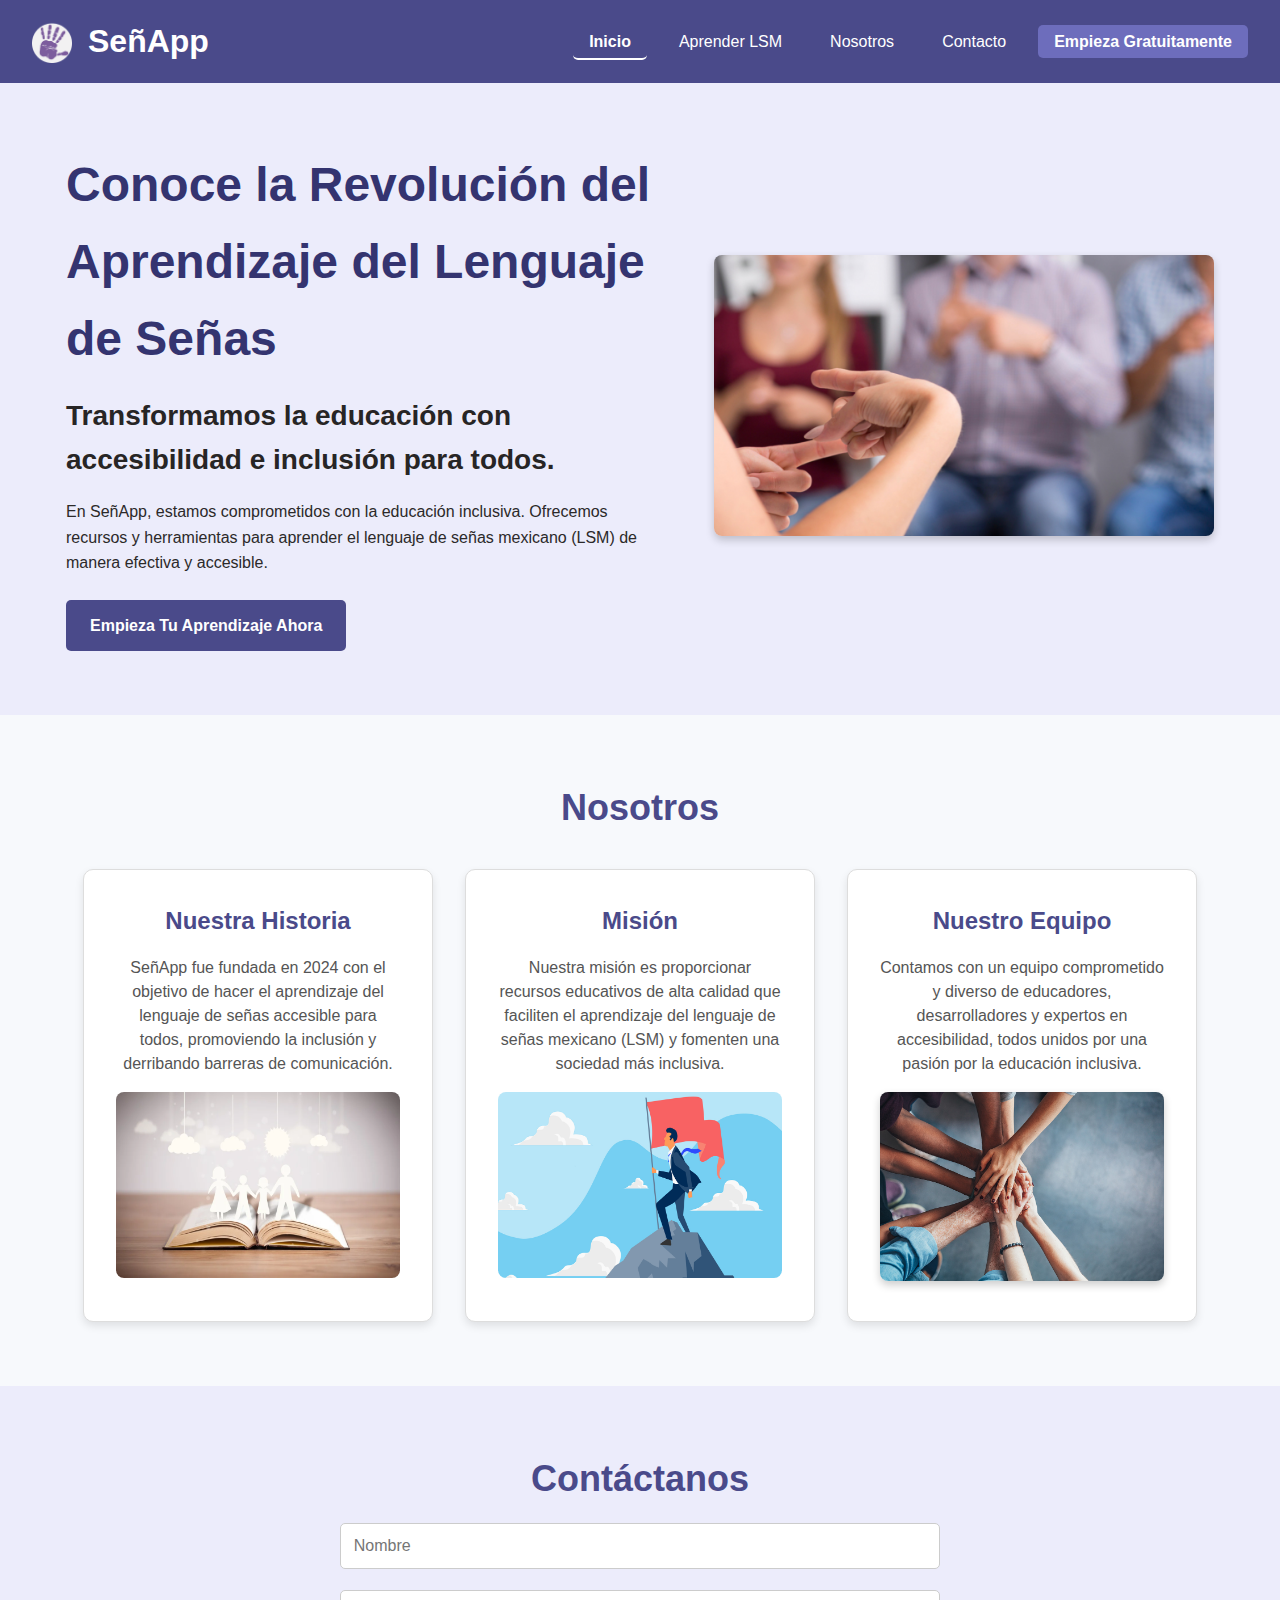
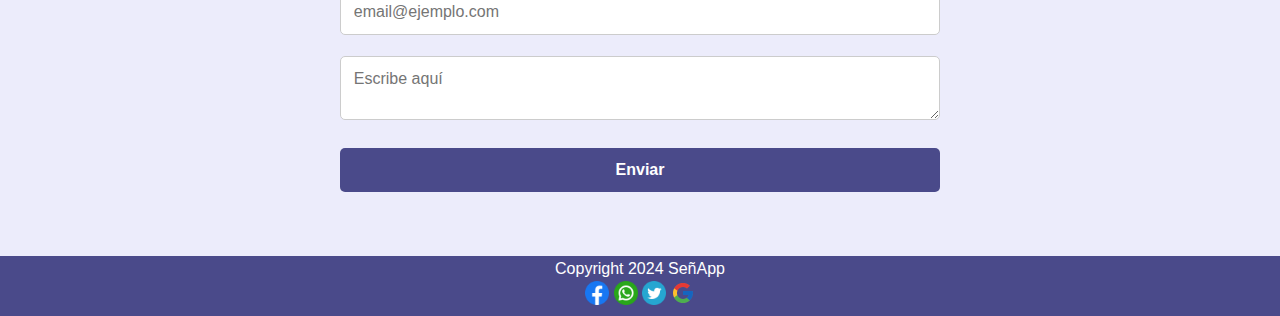
==== commit 494c61de: "que funione porfis" ====
--- a/index.html
+++ b/index.html
@@ -46,8 +46,8 @@
           <div class="hero-text">
             <h1>Conoce la Revolución del Aprendizaje del Lenguaje de Señas</h1>
             <h2>Transformamos la educación con accesibilidad e inclusión para todos.</h2>
-            <p>En E-EDUCATION, estamos comprometidos con la educación inclusiva. Ofrecemos recursos y herramientas para aprender el lenguaje de señas mexicano (LSM) de manera efectiva y accesible.</p>
-            <a href="aprender.html" class="cta-button">Empieza Tu Aprendizaje Ahora</a>
+            <p>En SeñApp, estamos comprometidos con la educación inclusiva. Ofrecemos recursos y herramientas para aprender el lenguaje de señas mexicano (LSM) de manera efectiva y accesible.</p>
+            <a href="aprender.html" class="cta-button" >Empieza Tu Aprendizaje Ahora</a>
           </div>
           <div class="hero-image-container">
             <img src="imagenes/LMS.png" alt="Personas comunicándose a través del lenguaje de señas mexicano (LSM)" class="hero-image" />
--- a/css/styles.css
+++ b/css/styles.css
@@ -186,13 +186,13 @@
 }
 
 .hero-text h2 {
-  font-size: 1.5rem;
-  color: #000;
+  font-size: 1rem;
+  color: #272525;
   margin-bottom: 1rem;
 }
 
 .hero-text p {
-  color: #666;
+  color: #2b2929;
   line-height: 1.6;
   margin-bottom: 1.5rem;
   max-width: 700px;
